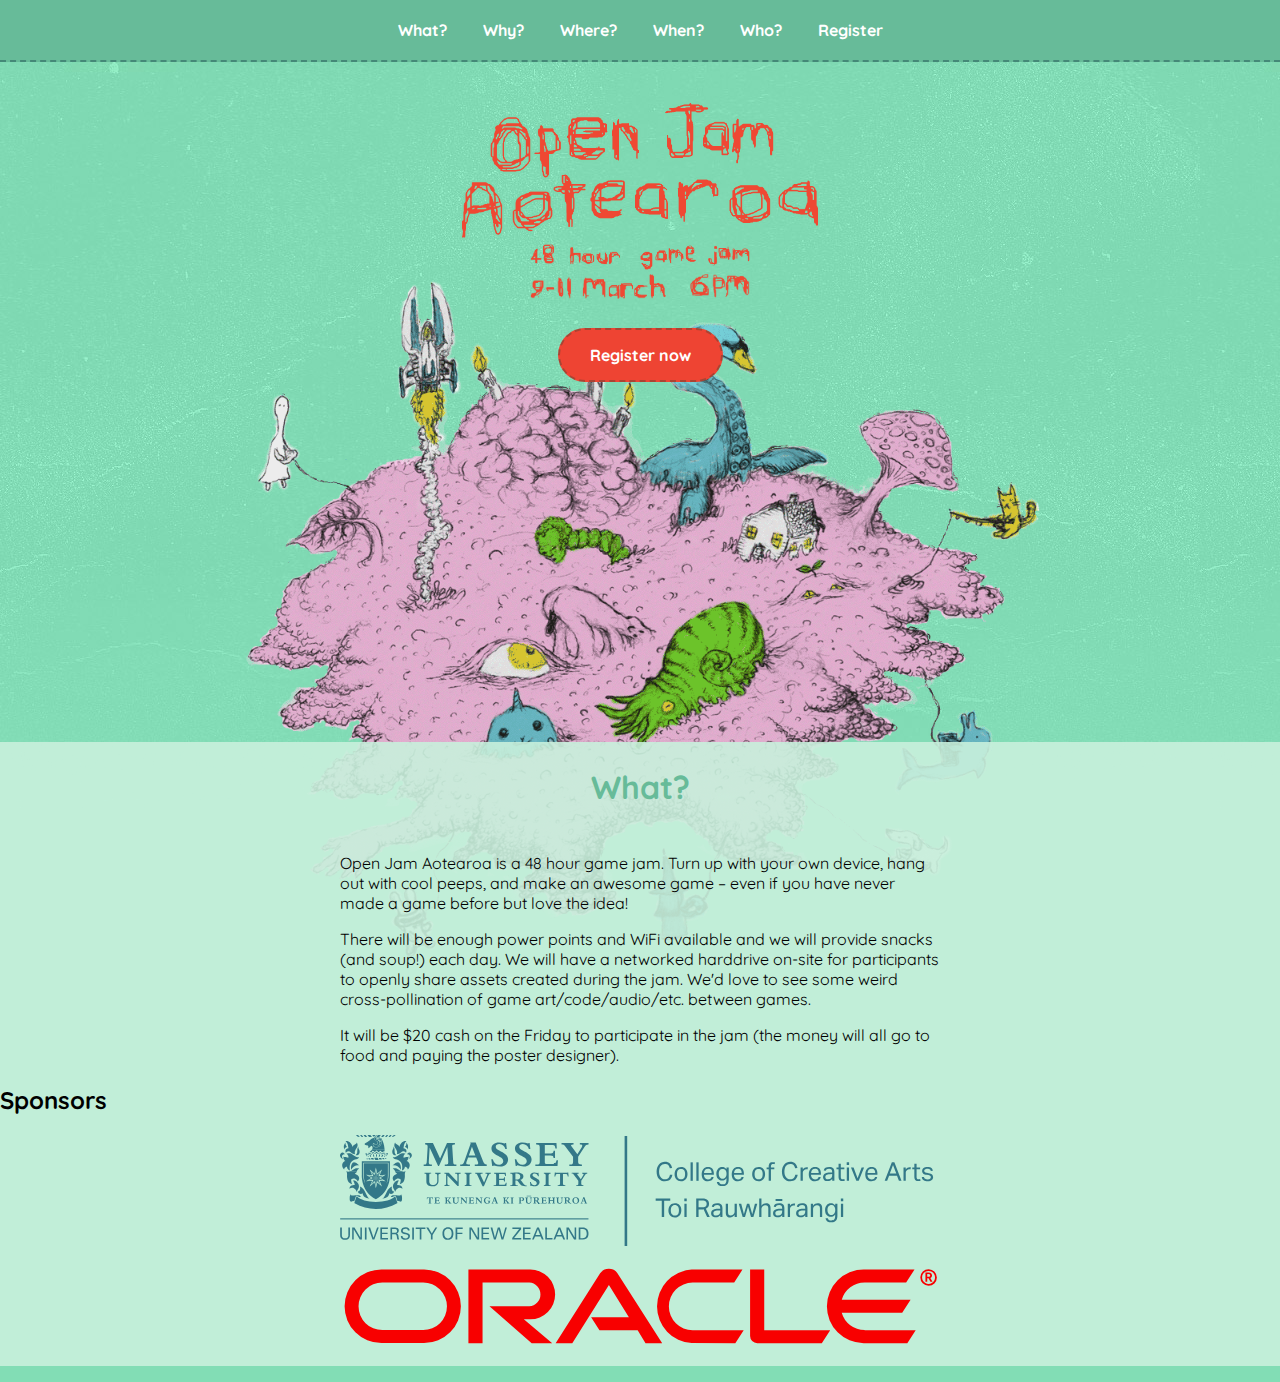
==== week 3/openjam/index.html @ 1fc15be5 "started gamejam site" ====
<!DOCTYPE html>

<html lang="en">

<head>
    <meta charset="utf-8">
    <title>Open Jam Aotearoa - March 9-11</title>
    <meta name="description" content="A 48 hour game jam at Massey University College of Creative Arts">
    <link rel="stylesheet" href="screen.css" />
</head>

<body>

    <div id="nav">
        What?
        Why?
        Where?
        When?
        Who?
        Register
    </div>

    <div id="header">
        <img id="logo" src="img/logo.gif" />
        <br />
        <img id="description" src="img/48_hour_game_jam.gif" />
        <br />
        <img id="date" src="img/date.gif" />
        <br />
        <div class="register_btn">Register now</div>
    </div>

    <div id="what">
        <h1>What?</h1>
        <p>
            Open Jam Aotearoa is a 48 hour game jam. Turn up with your own device, hang out with cool peeps, and make an awesome game &ndash; even if you have never made a game before but love the idea!
        </p>
        <p>
            There will be enough power points and WiFi available and we will provide snacks (and soup!) each day. We will have a networked harddrive on-site for participants to openly share assets created during the jam. We'd love to see some weird cross-pollination of game art/code/audio/etc. between games.
        </p>
        <p>
            It will be $20 cash on the Friday to participate in the jam (the money will all go to food and paying the poster designer).
        </p>
        <h2>Sponsors</h2>
        <p id="sponsor_logos">
            <img src="img/massey.svg" />
            <img src="img/oracle.svg" />
        </p>
    </div>
<!--
    <div id="why">
        <h1>Why?</h1>
        <p>
            A game jam is a hackathon for video games. It is a gathering of people for the purpose of planning, designing, and creating one or more games within a short span of time, in our case 48 hours. Open Jam Aotearoa aims to stretch the classical definition of video game development towards more artistic and experimental outputs. Addressing a prevalent lack of diversity in the game industry we plan to create an inclusive environment, inviting participants like artists, designers, musicians, storytellers that don't necessarily consider themselves programmers, developers or gamers. On Friday evening we will announce the theme of the jam and participants can spend as much time as they want during the opening hours to work on their game(s), either in a group or by themselves, if they prefer.
        </p>
    </div>

    <div id="where">
        <h1>Where?</h1>
        <p>
            College of Creative Arts<br />
            Massey University, Wellington<br />
            Wallace st. (Entrance C), Mt. Cook<br />
        </p>

    </div>

    <div id="when">
        <h1>When?</h1>
        <h2>Fri Mar 9, 6 PM &ndash; Sun Mar 11, 8 PM</h2>

        <h3>Friday</h3>
        <ul>
            <li><b>6.00 PM</b> &ndash; Doors open</li>
            <li><b>6.30 PM</b> &ndash; Theme announcement &amp; Jam Kickoff</li>
            <li><b>1.00 AM</b> (Saturday) &ndash; Vacating the premises and have a good night's sleep</li>
        </ul>

        <h3>Saturday</h3>
        <ul>
            <li><b>8.00 AM</b> &ndash; Doors re-open</li>
            <li><b>1.00 AM</b> (Sunday) &ndash; Vacating the premises and have a good night's sleep</li>
        </ul>

        <h3>Sunday</h3>
        <ul>
            <li><b>8.00 AM</b> &ndash; Doors re-open</li>
            <li><b>6.30 PM</b> &ndash; Jam ends</li>
            <li><b>7.00 PM</b> &ndash; Gameplay</li>
            <li><b>8.00 PM</b> &ndash; Prizes &amp; Wrap-Up</li>
        </ul>
    </div>

    <div id="who">
        <h1>Who?</h1>
        <p>
            Open Jam Aotearoa aims to be an open event for participants from all backgrounds and skill levels who are keen to spend a weekend together with like-minded creative people to develop games. We are especially inviting people who do not consider themselves traditional game developers and who can bring new perspectives, stories and skills to the jam.
        </p>
        <p>
            Participants do not need to be part of a team to be involved, they can attend and contribute their skills to any other project at the jam freely.
        </p>
    </div>

    <div id="footer">
        <img src="img/icon-twitter.svg" />
        <img src="img/icon-facebook.svg" />
        <img src="img/icon-itch.svg" />
    </div>

</body>

</html>
-->
---- week 3/openjam/screen.css ----
@import url('https://fonts.googleapis.com/css?family=Quicksand:400,700');


body {
    background-color: #82DDB5;
    background-image: url(img/illustration.gif), url(img/texture.jpg);
    background-repeat: no-repeat, repeat-x;
    background-position: center 280px, left top;
    background-size: 800px, auto;
    font-family: 'quicksand', sans-serif;
    margin: 0px;
}

#nav {
    background-color: #67BB99;
    padding: 20px 0px;
    color: #fff;
    font-weight: bold;
    text-align: center;
    word-spacing: 2em;
    border-bottom: 2px dashed #487;
}

#header {
    text-align: center;
    margin-top: 40px;
    
}

#logo {
    max-width: 360px;
    width: 100%;
}

#description, #date {
    max-width: 220px;
    width: 100%;
}

.register_btn {
    background-color: #e43;
    border: 2px dashed #A43;
    border-radius: 2em;
    color: #fff;
    cursor: pointer;
    display: inline-block;
    font-weight: bold;
    margin-top: 25px;
    padding: 15px 30px;
}

#what {
    background-color: rgba(200,240,220,0.9);
    margin-top: 360px;
}

#what p {
    width: 100%;
    max-width: 600px;
    margin-left: auto;
    margin-right: auto;
}

#what h1 {
    text-align: center;
    padding: 25px 0px;
    color: #67BB99;
}

#what h2 {
    
}
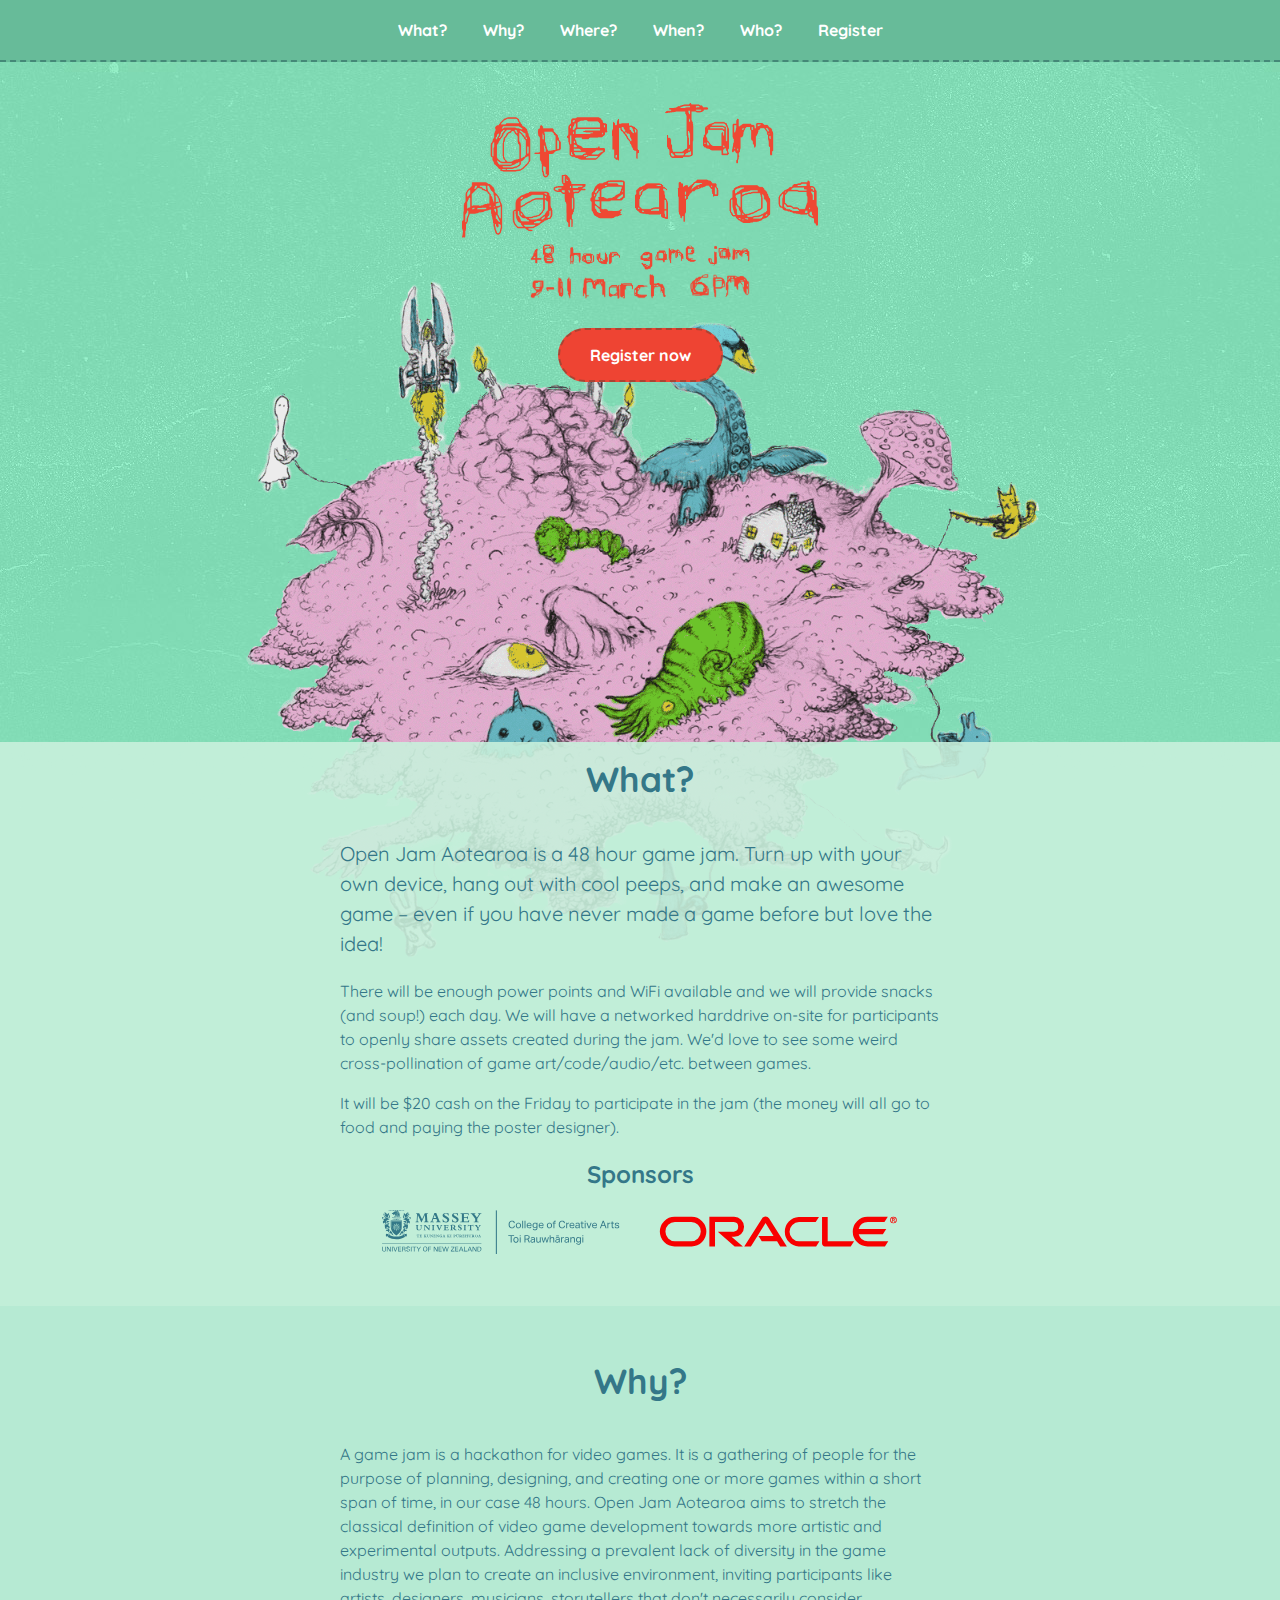
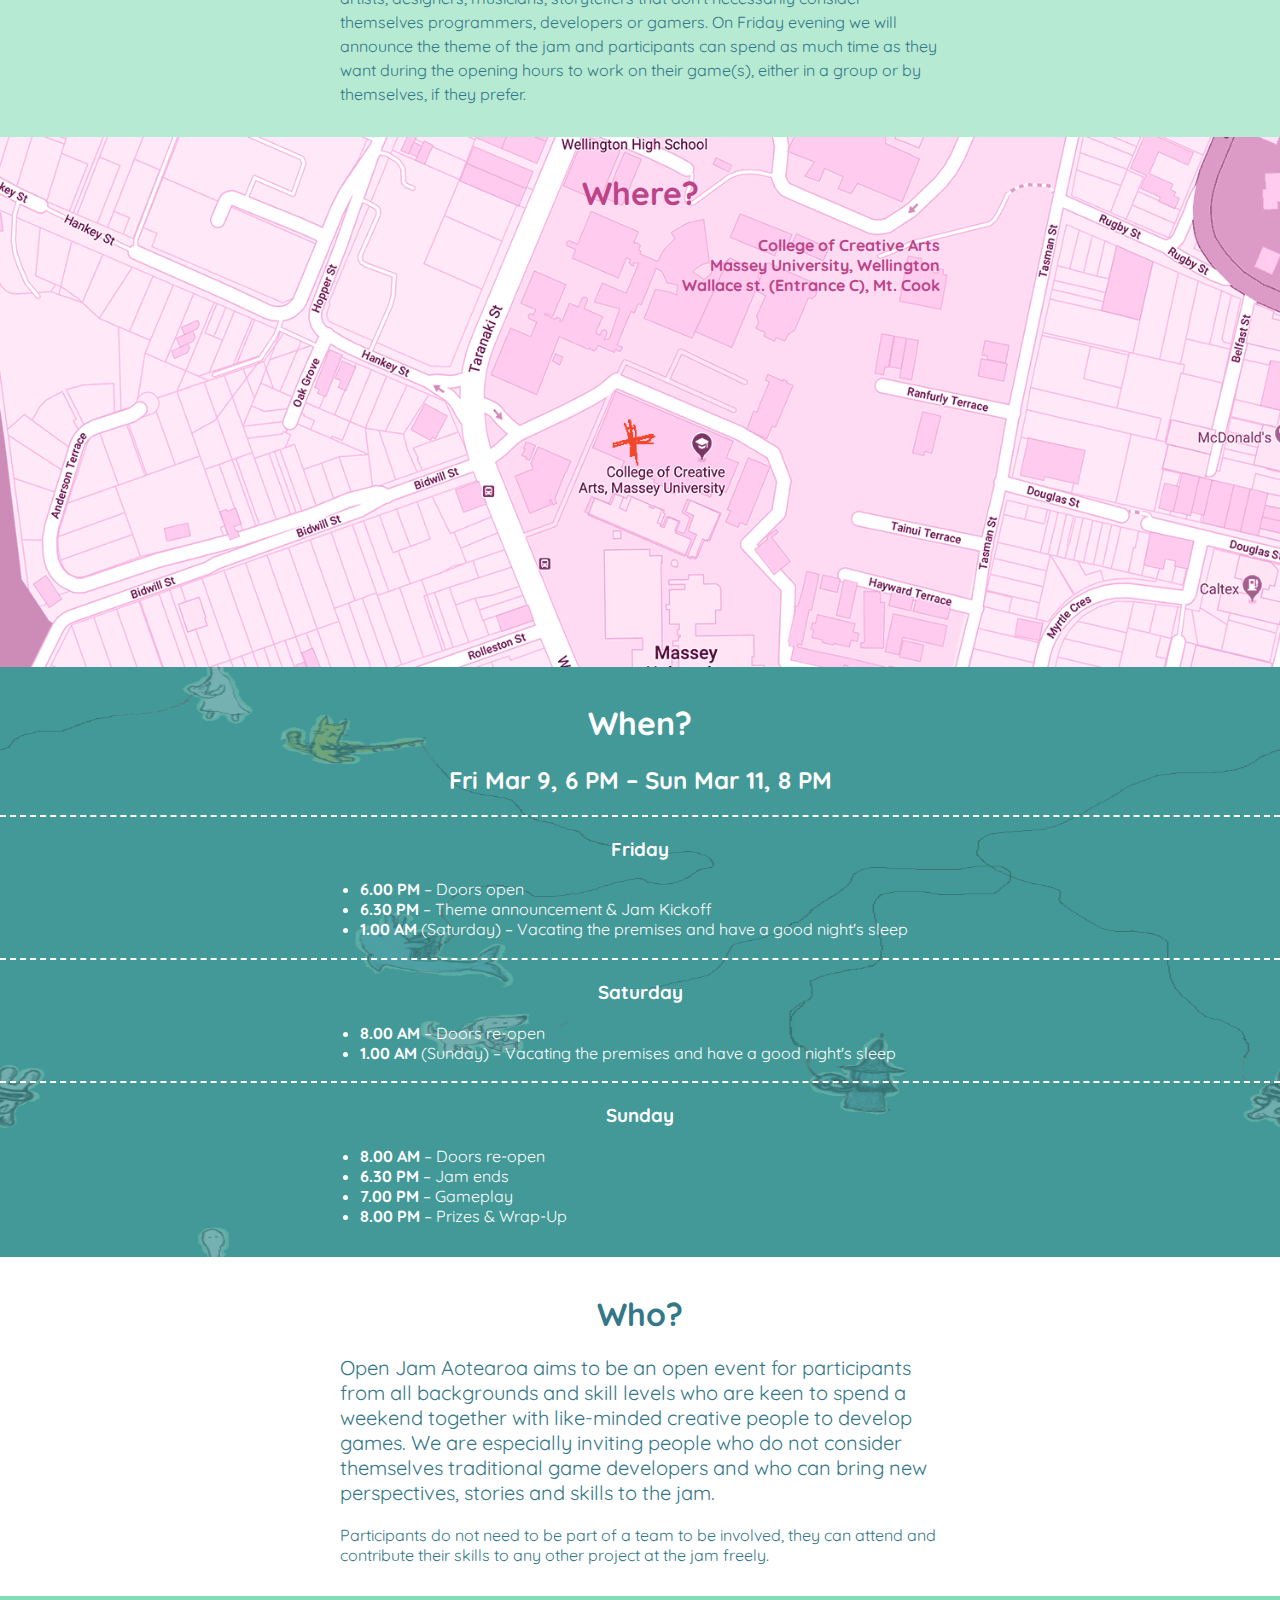
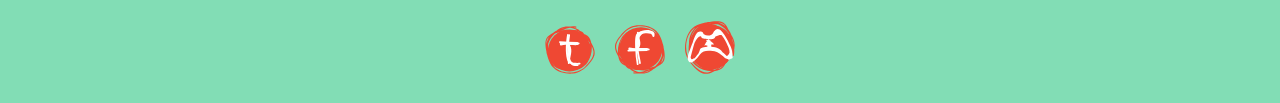
==== commit 3bc7765c: "finished gamejam site" ====
--- a/week 3/openjam/index.html
+++ b/week 3/openjam/index.html
@@ -47,7 +47,7 @@
             <img src="img/oracle.svg" />
         </p>
     </div>
-<!--
+
     <div id="why">
         <h1>Why?</h1>
         <p>
@@ -110,4 +110,3 @@
 </body>
 
 </html>
--->--- a/week 3/openjam/screen.css
+++ b/week 3/openjam/screen.css
@@ -52,21 +52,123 @@
 #what {
     background-color: rgba(200,240,220,0.9);
     margin-top: 360px;
+    padding-bottom: 30px;
 }
 
-#what p {
+#what p, #why p {
     width: 100%;
     max-width: 600px;
     margin-left: auto;
     margin-right: auto;
+    color: #347788;
+    line-height: 1.5em
 }
 
-#what h1 {
+#what h1, #why h1 {
     text-align: center;
-    padding: 25px 0px;
-    color: #67BB99;
+    padding: 15px 0px 15px 0px;
+    color: #347788;
+    font-size: 35px;
+}
+
+#what h1+p {
+    font-size: 20px;
 }
 
 #what h2 {
-    
+    text-align: center;
+    color: #347788;
+    font-weight: bold;
+}
+
+#sponsor_logos {
+    text-align: center;
+    word-spacing: 2em;
+}
+
+#sponsor_logos img{
+    max-width: 240px;
+}
+
+#why {
+    background-color: #B6EAD3;
+    padding: 15px 0px; 
+}
+
+#where {
+    padding: 15px 0px;
+    height: 500px;
+    background-image: url(img/map.gif);
+    background-repeat: no-repeat;
+    background-size: cover;
+    color: #BB4488;
+}
+
+#where h1 {
+    text-align: center;
+}
+
+#where p {
+    font-weight: bold;
+    text-align: right;
+    max-width: 600px;
+    width: 100%;
+    margin-left: auto;
+    margin-right: auto; 
+}
+
+#when {
+    padding: 15px 0px;
+    color: white;
+    background-image: url(img/wires.png);
+    background-repeat: round;
+    background-position: right;
+    background-color: #439998;
+}
+
+#when h1, #when h2, #when h3 {
+    text-align: center;
+}
+
+#when h3 {
+    border-top: 2px dashed #fff;
+    padding-top: 20px;
+}
+
+#when ul {
+    max-width: 600px;
+    width: 100%;
+    margin-left: auto;
+    margin-right: auto;
+}
+
+#who {
+    padding: 15px 0px;
+    background-color: #fff;
+    color: #347788;
+}
+
+#who h1 {
+    text-align: center;
+}
+
+#who h1+p {
+    font-size: 20px;
+}
+
+#who p {
+    max-width: 600px;
+    width: 100%;
+    margin-left: auto;
+    margin-right: auto;
+}
+
+#footer {
+    padding: 25px 0px;
+    text-align: center;
+    word-spacing: 1em;  
+}
+
+#footer img{
+    max-width: 50px;
 }